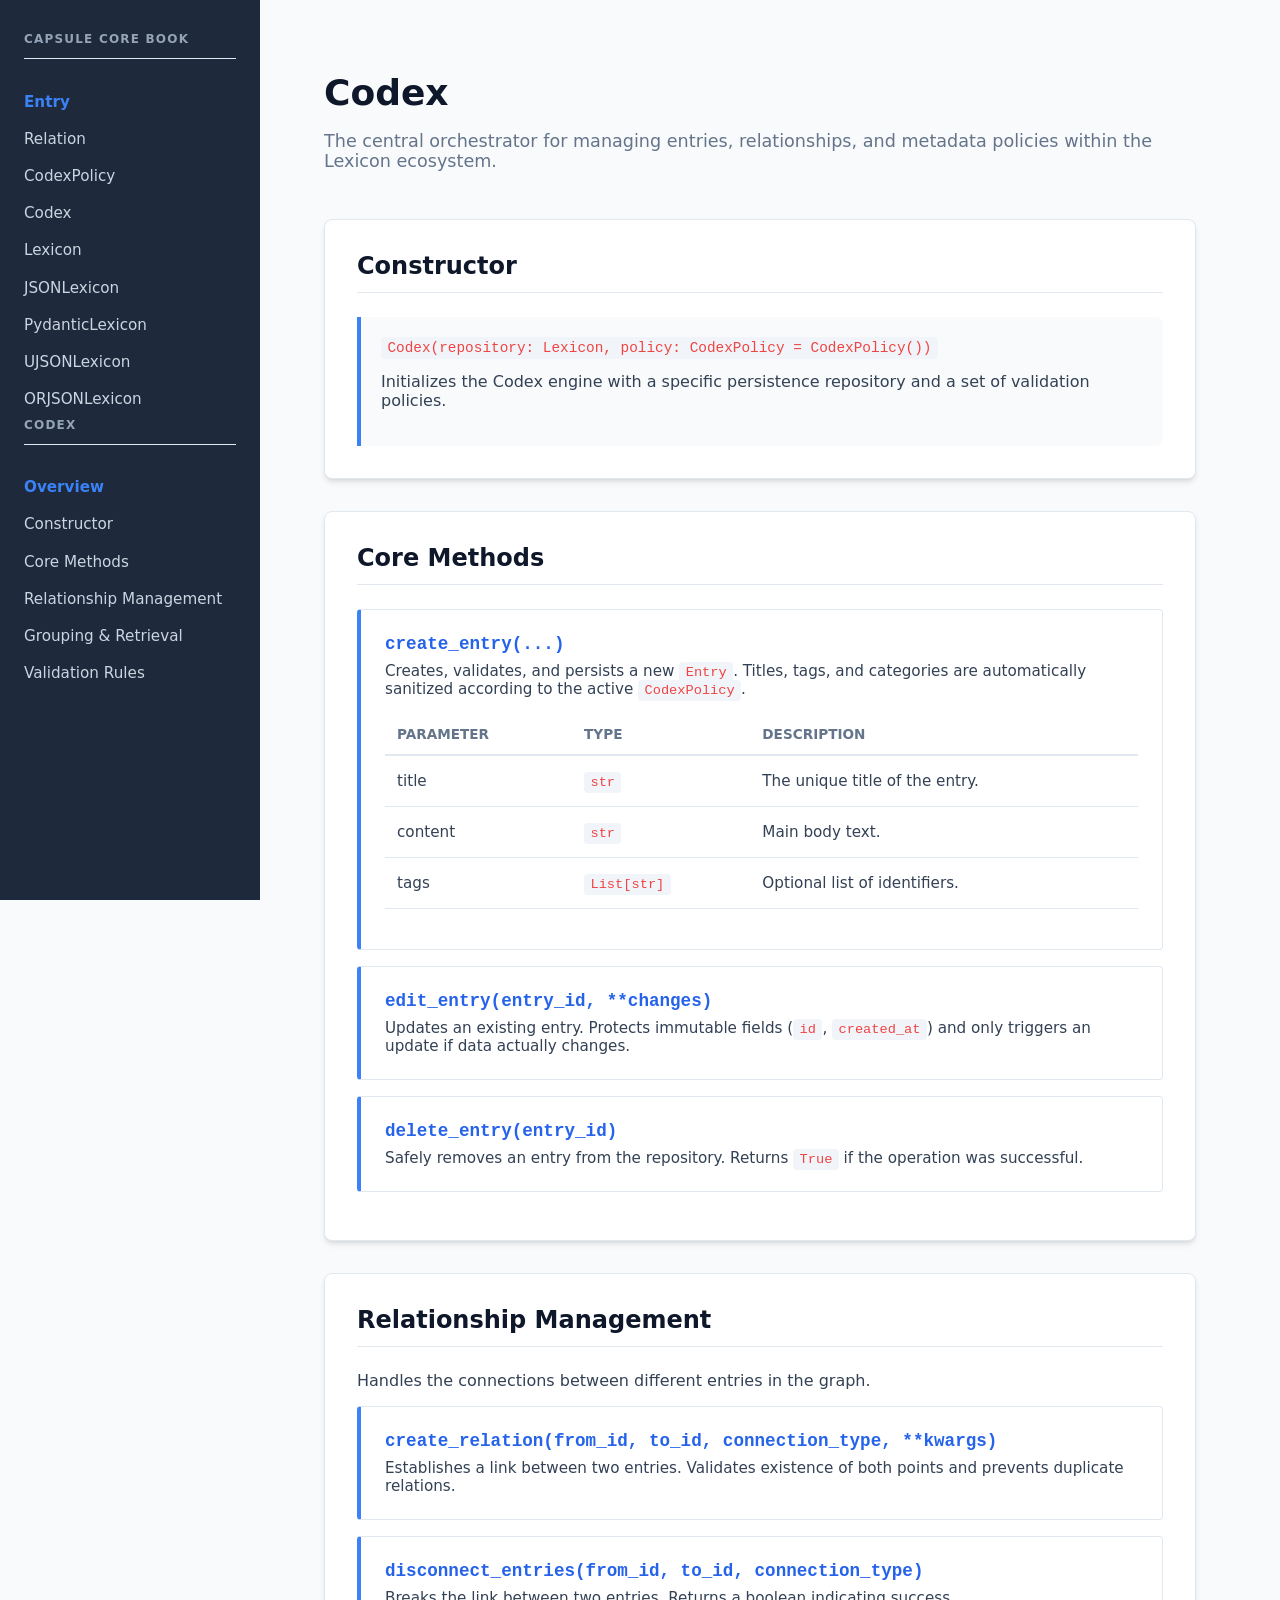
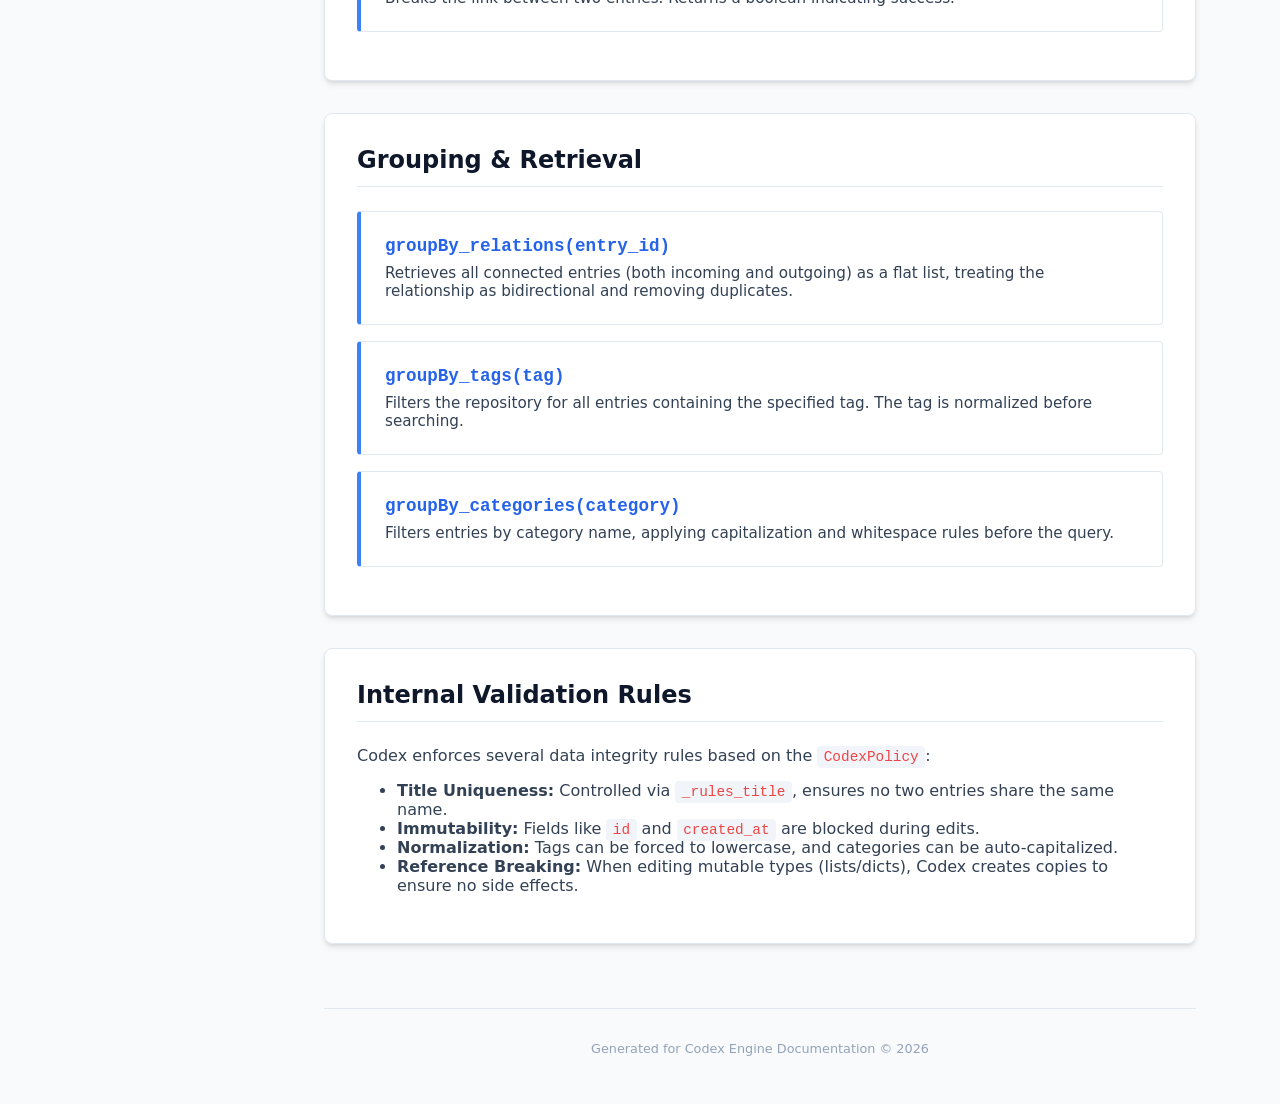
==== docs/Codex.html @ 730172e4 "docs: recrando la documentacion" ====
<!DOCTYPE html>
<html lang="en">
<head>
    <meta charset="UTF-8">
    <meta name="viewport" content="width=device-width, initial-scale=1.0">
    <title>Codex API Documentation</title>
    <link rel="stylesheet" href="style.css">
    <style>
        /* Internal override for specific documentation needs */
        .params-table { margin-top: 1rem; margin-bottom: 1rem; }
        .tag-badge { 
            font-size: 0.7rem; 
            background: var(--code-bg); 
            color: var(--text-main); 
            padding: 2px 6px; 
            border-radius: 4px; 
            border: 1px solid var(--border);
        }
    </style>
</head>
<body>

    <aside class="sidebar">
        <h2>Capsule Core book</h2>
        <nav>
            <a href="Entry.html" class="active">Entry</a>
            <a href="Relation.html">Relation</a>
            <a href="CodexPolicy.html">CodexPolicy</a>
            <a href="Codex.html">Codex</a>
            <a href="Lexicon.html">Lexicon</a>
            <a href="JSONLexicon.html">JSONLexicon</a>
            <a href="PydanticLexicon.html">PydanticLexicon</a>
            <a href="UJSONLexicon.html">UJSONLexicon</a>
            <a href="ORJSONLexicon.html">ORJSONLexicon</a>
        </nav>
        <h2>
            Codex
        </h2>
        <nav>
            <a href="#overview" class="active">Overview</a>
            <a href="#constructor">Constructor</a>
            <a href="#core-methods">Core Methods</a>
            <a href="#relationships">Relationship Management</a>
            <a href="#grouping">Grouping & Retrieval</a>
            <a href="#internal-rules">Validation Rules</a>
        </nav>
    </aside>

    <main class="main-content">
        <header id="overview">
            <h1>Codex</h1>
            <p class="subtitle">The central orchestrator for managing entries, relationships, and metadata policies within the Lexicon ecosystem.</p>
        </header>

        <section id="constructor">
            <h2>Constructor</h2>
            <div class="method-box">
                <code>Codex(repository: Lexicon, policy: CodexPolicy = CodexPolicy())</code>
                <p style="margin-top: 1rem;">Initializes the Codex engine with a specific persistence repository and a set of validation policies.</p>
            </div>
        </section>

        <section id="core-methods">
            <h2>Core Methods</h2>

            <div class="method-card">
                <h3>create_entry(...)</h3>
                <p>Creates, validates, and persists a new <code>Entry</code>. Titles, tags, and categories are automatically sanitized according to the active <code>CodexPolicy</code>.</p>
                <table>
                    <thead>
                        <tr>
                            <th>Parameter</th>
                            <th>Type</th>
                            <th>Description</th>
                        </tr>
                    </thead>
                    <tbody>
                        <tr><td>title</td><td><code>str</code></td><td>The unique title of the entry.</td></tr>
                        <tr><td>content</td><td><code>str</code></td><td>Main body text.</td></tr>
                        <tr><td>tags</td><td><code>List[str]</code></td><td>Optional list of identifiers.</td></tr>
                    </tbody>
                </table>
            </div>

            <div class="method-card">
                <h3>edit_entry(entry_id, **changes)</h3>
                <p>Updates an existing entry. Protects immutable fields (<code>id</code>, <code>created_at</code>) and only triggers an update if data actually changes.</p>
            </div>

            <div class="method-card">
                <h3>delete_entry(entry_id)</h3>
                <p>Safely removes an entry from the repository. Returns <code>True</code> if the operation was successful.</p>
            </div>
        </section>

        <section id="relationships">
            <h2>Relationship Management</h2>
            <p>Handles the connections between different entries in the graph.</p>

            <div class="method-card">
                <h3>create_relation(from_id, to_id, connection_type, **kwargs)</h3>
                <p>Establishes a link between two entries. Validates existence of both points and prevents duplicate relations.</p>
            </div>

            <div class="method-card">
                <h3>disconnect_entries(from_id, to_id, connection_type)</h3>
                <p>Breaks the link between two entries. Returns a boolean indicating success.</p>
            </div>
        </section>

        <section id="grouping">
            <h2>Grouping & Retrieval</h2>

            <div class="method-card">
                <h3>groupBy_relations(entry_id)</h3>
                <p>Retrieves all connected entries (both incoming and outgoing) as a flat list, treating the relationship as bidirectional and removing duplicates.</p>
            </div>

            <div class="method-card">
                <h3>groupBy_tags(tag)</h3>
                <p>Filters the repository for all entries containing the specified tag. The tag is normalized before searching.</p>
            </div>

            <div class="method-card">
                <h3>groupBy_categories(category)</h3>
                <p>Filters entries by category name, applying capitalization and whitespace rules before the query.</p>
            </div>
        </section>

        <section id="internal-rules">
            <h2>Internal Validation Rules</h2>
            <p>Codex enforces several data integrity rules based on the <code>CodexPolicy</code>:</p>
            <ul>
                <li><strong>Title Uniqueness:</strong> Controlled via <code>_rules_title</code>, ensures no two entries share the same name.</li>
                <li><strong>Immutability:</strong> Fields like <code>id</code> and <code>created_at</code> are blocked during edits.</li>
                <li><strong>Normalization:</strong> Tags can be forced to lowercase, and categories can be auto-capitalized.</li>
                <li><strong>Reference Breaking:</strong> When editing mutable types (lists/dicts), Codex creates copies to ensure no side effects.</li>
            </ul>
        </section>

        <footer style="margin-top: 4rem; color: #94a3b8; font-size: 0.8rem; text-align: center; border-top: 1px solid var(--border); padding-top: 2rem;">
            Generated for Codex Engine Documentation &copy; 2026
        </footer>
    </main>

</body>
</html>
---- docs/style.css ----
/* Variables de diseño */
:root {
    --primary: #3b82f6;
    --primary-dark: #2563eb;
    --bg-main: #f8fafc;
    --bg-card: #ffffff;
    --sidebar-bg: #1e293b;
    --text-main: #334155;
    --text-bold: #0f172a;
    --code-color: #ef4444;
    --code-bg: #f1f5f9;
    --border: #e2e8f0;
    --radius: 8px;
    --shadow: 0 4px 6px -1px rgb(0 0 0 / 0.1), 0 2px 4px -2px rgb(0 0 0 / 0.1);
}

* { box-sizing: border-box; }

body {
    font-family: 'Inter', system-ui, -apple-system, sans-serif;
    background-color: var(--bg-main);
    color: var(--text-main);
    margin: 0;
    display: flex;
    min-height: 100vh;
}

/* Sidebar */
.sidebar {
    width: 260px;
    background-color: var(--sidebar-bg);
    color: white;
    padding: 2rem 1.5rem;
    position: fixed;
    height: 100vh;
}

.sidebar h2 {
    font-size: 0.75rem;
    text-transform: uppercase;
    letter-spacing: 0.1em;
    color: #94a3b8;
    margin-bottom: 1.5rem;
}

.sidebar nav a {
    display: block;
    color: #cbd5e1;
    text-decoration: none;
    padding: 0.6rem 0;
    font-size: 0.95rem;
    transition: color 0.2s;
}

.sidebar nav a:hover { color: white; }
.sidebar nav a.active { color: var(--primary); font-weight: 600; }

/* Contenido Principal */
.main-content {
    margin-left: 260px;
    flex: 1;
    padding: 3rem 4rem;
    max-width: 1000px;
}

header {
    margin-bottom: 3rem;
}

h1 {
    font-size: 2.25rem;
    color: var(--text-bold);
    margin-bottom: 0.5rem;
}

.subtitle {
    font-size: 1.1rem;
    color: #64748b;
}

/* Tarjetas y Secciones */
section {
    background: var(--bg-card);
    padding: 2rem;
    border-radius: var(--radius);
    box-shadow: var(--shadow);
    margin-bottom: 2rem;
    border: 1px solid var(--border);
}

h2 {
    font-size: 1.5rem;
    color: var(--text-bold);
    margin-top: 0;
    border-bottom: 1px solid var(--border);
    padding-bottom: 0.75rem;
    margin-bottom: 1.5rem;
}

/* Tablas */
table {
    width: 100%;
    border-collapse: collapse;
    margin: 1rem 0;
}

th {
    text-align: left;
    font-size: 0.85rem;
    text-transform: uppercase;
    color: #64748b;
    padding: 0.75rem;
    border-bottom: 2px solid var(--border);
}

td {
    padding: 1rem 0.75rem;
    border-bottom: 1px solid var(--border);
    font-size: 0.95rem;
}

/* Componentes de código */
code {
    font-family: 'Fira Code', 'Menlo', monospace;
    background-color: var(--code-bg);
    color: var(--code-color);
    padding: 0.2rem 0.4rem;
    border-radius: 4px;
    font-size: 0.9em;
}

.method-box {
    background: #f8fafc;
    border-left: 4px solid var(--primary);
    padding: 1.25rem;
    border-radius: 0 var(--radius) var(--radius) 0;
}

/* Responsive */
@media (max-width: 768px) {
    .sidebar { display: none; }
    .main-content { margin-left: 0; padding: 2rem; }
}
/* Añade esto a tu style.css anterior */

.method-card {
    background: #ffffff;
    border: 1px solid var(--border);
    border-left: 4px solid var(--primary);
    padding: 1.5rem;
    margin-bottom: 1rem;
    border-radius: 4px;
    transition: transform 0.2s ease;
}

.method-card:hover {
    transform: translateX(5px);
    box-shadow: 0 2px 8px rgba(0,0,0,0.05);
}

.method-card h3 {
    margin: 0 0 0.5rem 0;
    font-family: 'Fira Code', monospace;
    font-size: 1.1rem;
    color: var(--primary-dark);
}

.method-card p {
    margin: 0;
    color: var(--text-main);
    font-size: 0.95rem;
}

/* Estilo para indicar que es una Interfaz/Abstracta */
#repository header h1::after {
    content: "ABSTRACT";
    font-size: 0.6rem;
    background: #64748b;
    color: white;
    padding: 2px 6px;
    border-radius: 4px;
    vertical-align: middle;
    margin-left: 10px;
}
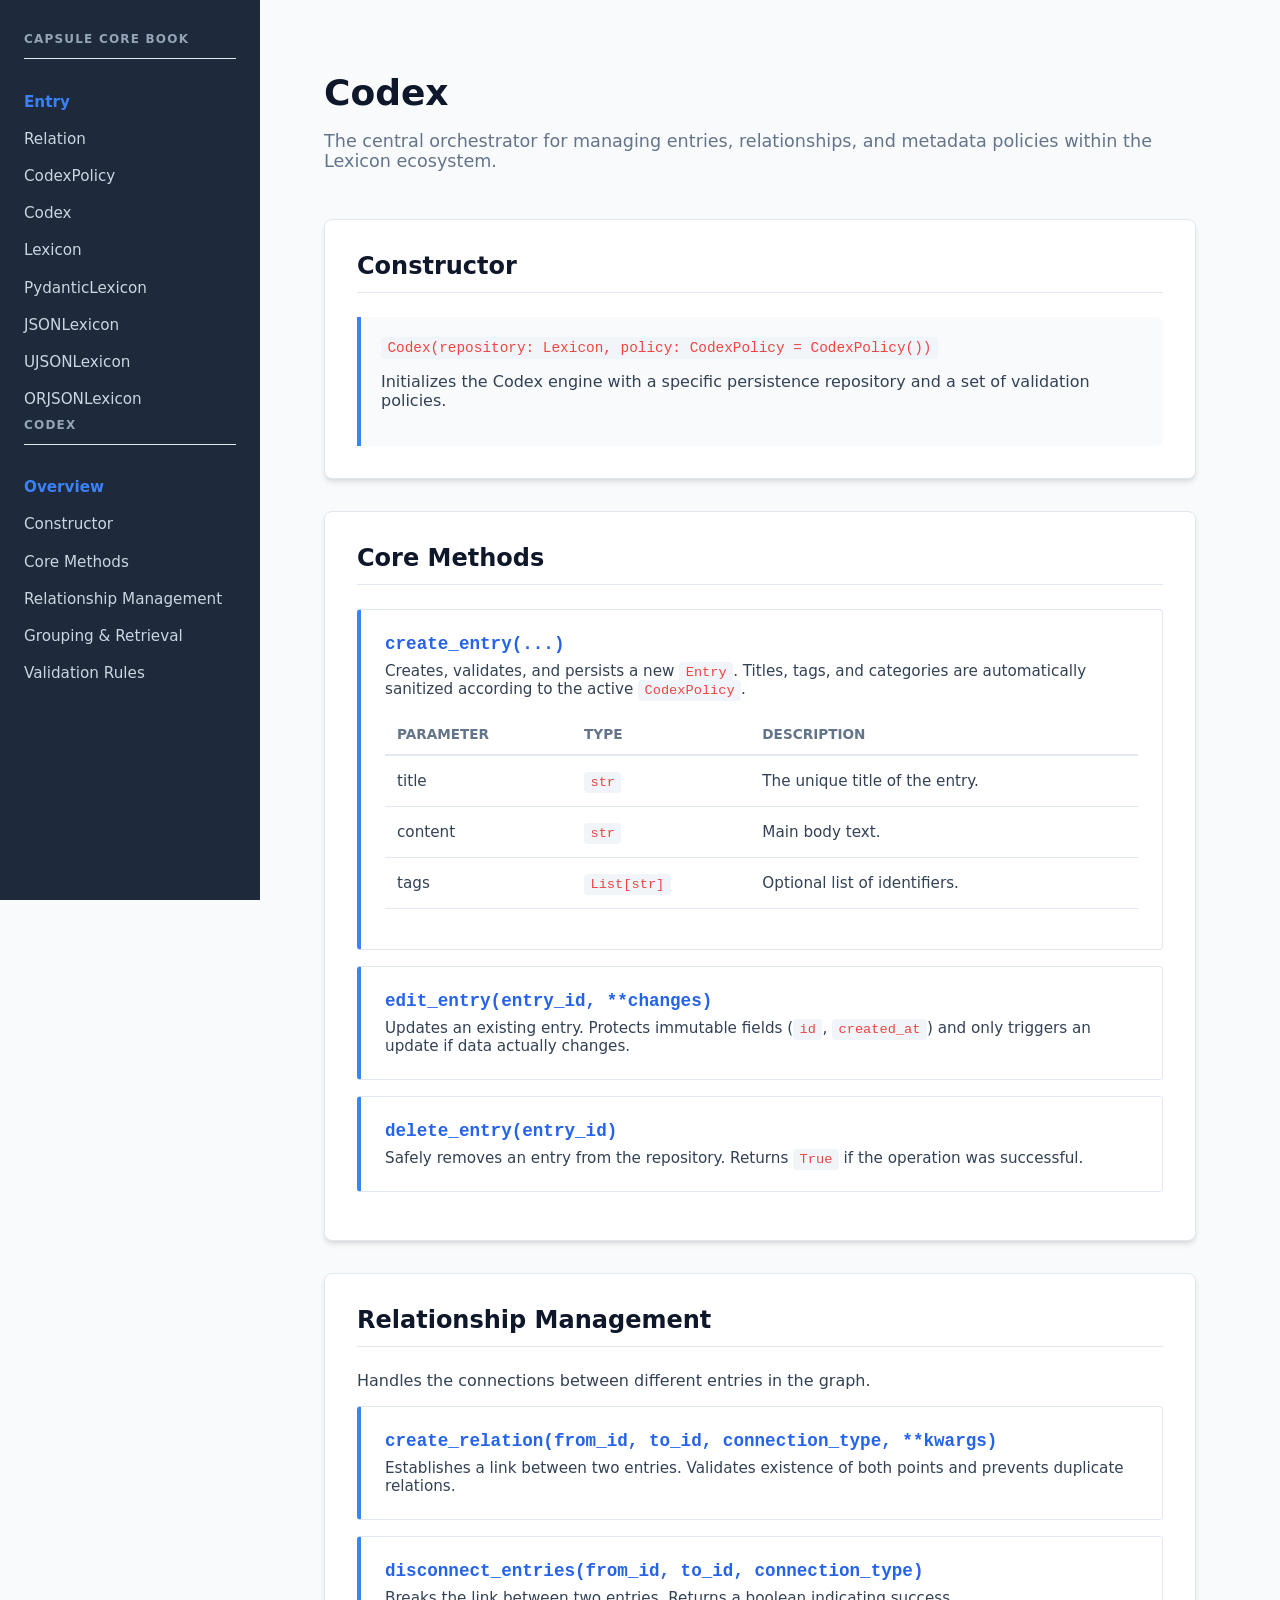
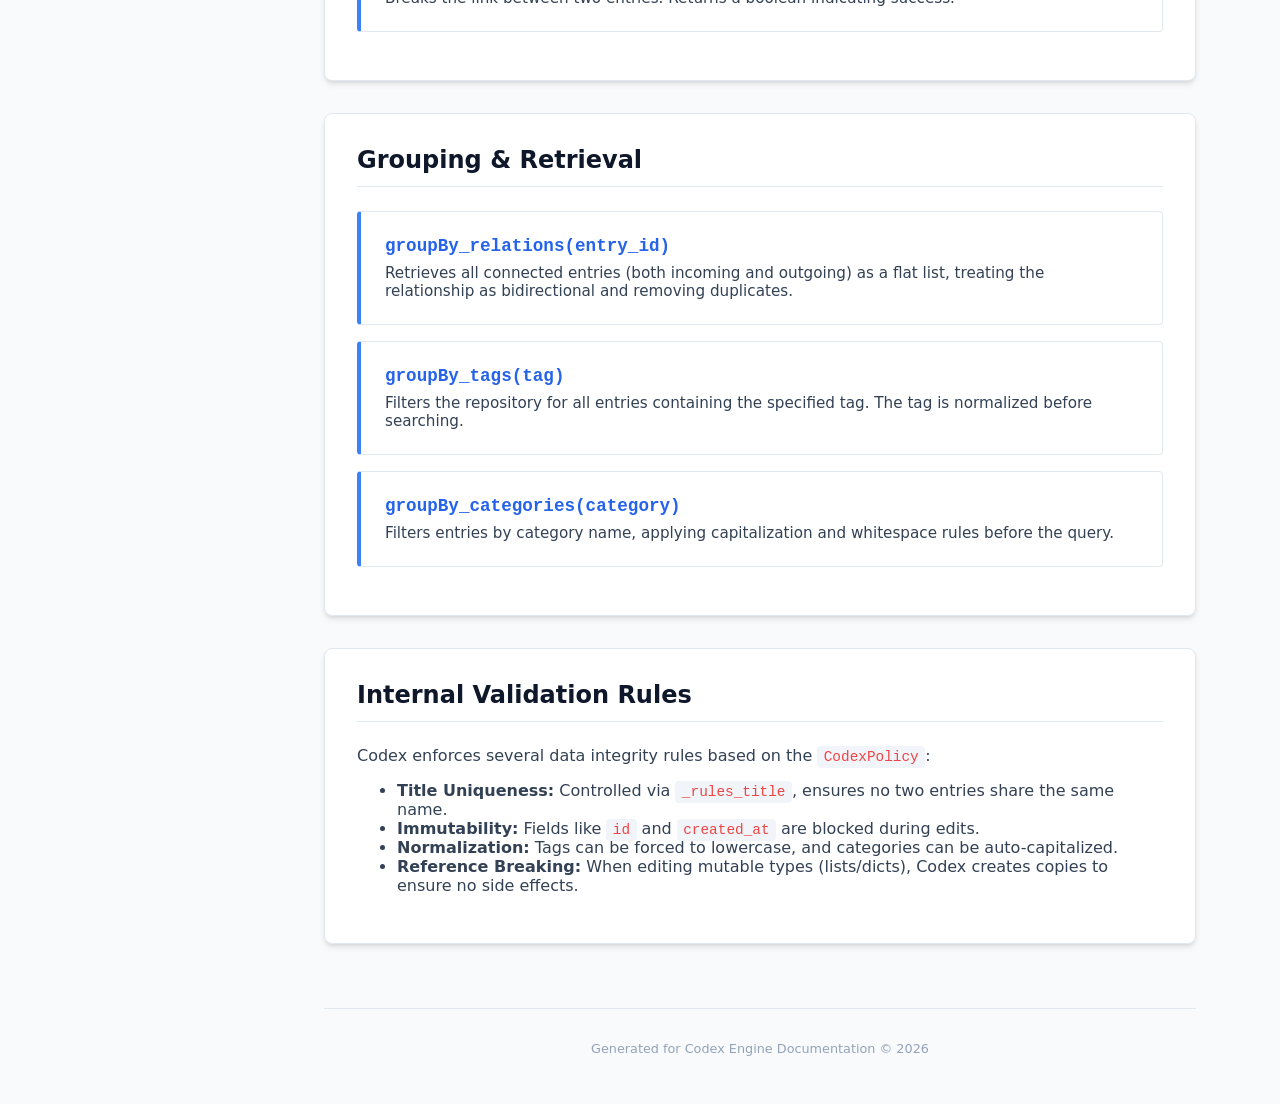
==== commit 4c1f3d36: "docs: documentacion" ====
--- a/docs/Codex.html
+++ b/docs/Codex.html
@@ -28,8 +28,8 @@
             <a href="CodexPolicy.html">CodexPolicy</a>
             <a href="Codex.html">Codex</a>
             <a href="Lexicon.html">Lexicon</a>
+            <a href="PydanticLexicon.html">PydanticLexicon</a>
             <a href="JSONLexicon.html">JSONLexicon</a>
-            <a href="PydanticLexicon.html">PydanticLexicon</a>
             <a href="UJSONLexicon.html">UJSONLexicon</a>
             <a href="ORJSONLexicon.html">ORJSONLexicon</a>
         </nav>
--- a/docs/style.css
+++ b/docs/style.css
@@ -33,6 +33,25 @@
     padding: 2rem 1.5rem;
     position: fixed;
     height: 100vh;
+    
+    /* Nuevas propiedades para scroll */
+    overflow-y: auto; /* Habilita el scroll vertical si el contenido excede la altura */
+    scrollbar-width: thin; /* Para Firefox: hace la barra más discreta */
+    scrollbar-color: #475569 transparent; /* Para Firefox: color de la barra */
+}
+
+/* Opcional: Personalización de la barra de scroll para navegadores Webkit (Chrome, Safari, Edge) */
+.sidebar::-webkit-scrollbar {
+    width: 6px;
+}
+
+.sidebar::-webkit-scrollbar-thumb {
+    background-color: #475569; /* Color del "agarre" de la barra */
+    border-radius: 10px;
+}
+
+.sidebar::-webkit-scrollbar-track {
+    background: transparent; /* Fondo de la barra */
 }
 
 .sidebar h2 {
